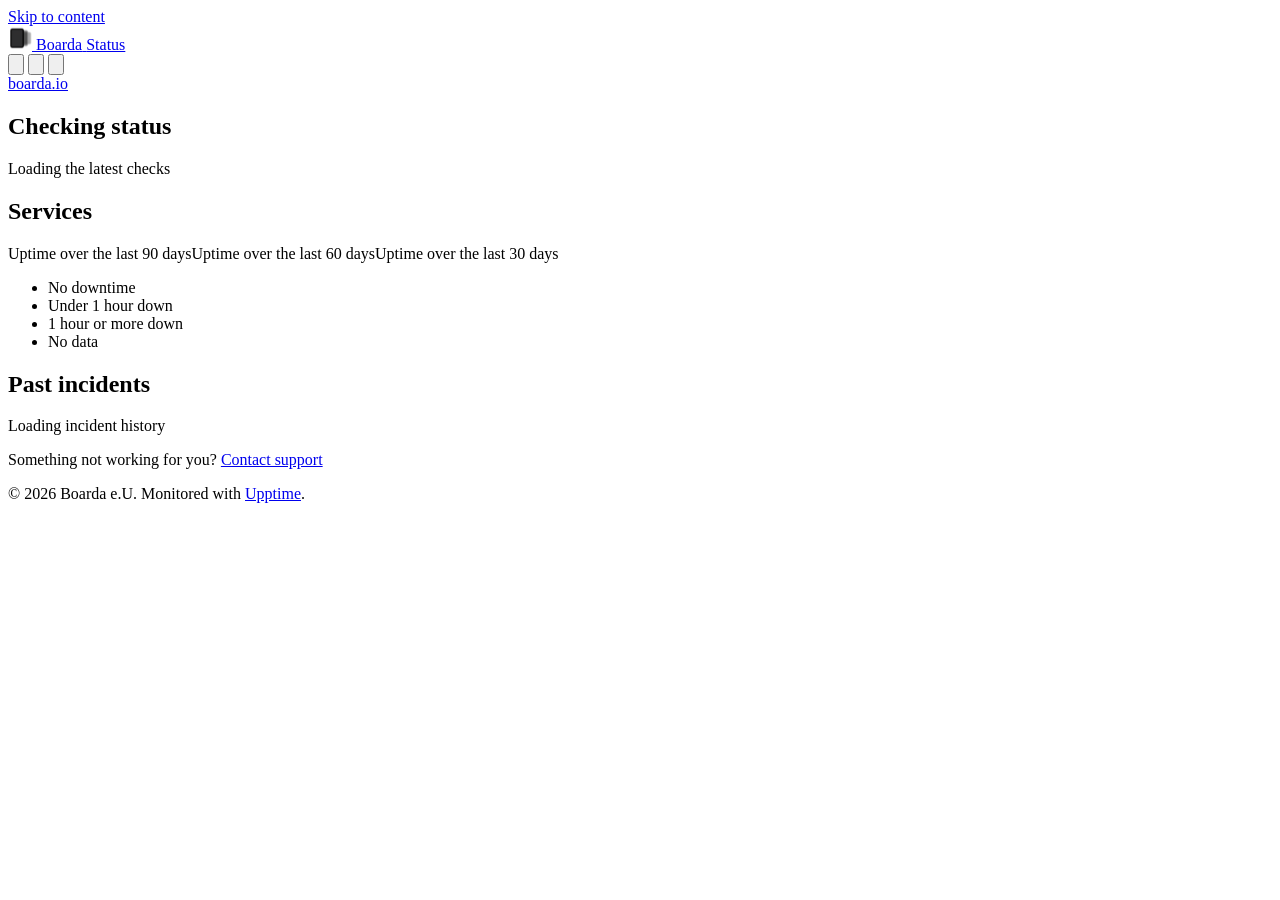
==== page/index.html @ 334d9278 "BRDSPRINT-468: redesign status page on top of Upptime data A static page in page/ replaces the gener" ====
<!doctype html>
<html lang="en">
<head>
  <meta charset="utf-8">
  <meta name="viewport" content="width=device-width, initial-scale=1">
  <title>Boarda Status</title>
  <meta name="description" content="Live status, uptime and incident history for Boarda apps and the Boarda API.">
  <meta property="og:title" content="Boarda Status">
  <meta property="og:description" content="Live status, uptime and incident history for Boarda apps and the Boarda API.">
  <meta property="og:url" content="https://status.boarda.io/">
  <meta name="theme-color" content="#ffffff" media="(prefers-color-scheme: light)">
  <meta name="theme-color" content="#0f0f0f" media="(prefers-color-scheme: dark)">
  <link rel="icon" href="/favicon.ico">
  <link rel="preconnect" href="https://fonts.googleapis.com">
  <link rel="preconnect" href="https://fonts.gstatic.com" crossorigin>
  <link rel="preconnect" href="https://raw.githubusercontent.com" crossorigin>
  <link rel="preconnect" href="https://api.github.com" crossorigin>
  <link href="https://fonts.googleapis.com/css2?family=IBM+Plex+Sans:wght@400;500;600&family=IBM+Plex+Mono:wght@400;500&display=swap" rel="stylesheet">
  <script>
    // Apply the saved theme before first paint so the page never flashes the wrong colours.
    try {
      var t = localStorage.getItem("boarda-status-theme");
      if (t === "light" || t === "dark") document.documentElement.setAttribute("data-theme", t);
    } catch (e) {}
  </script>
  <link rel="stylesheet" href="/status.css">
</head>
<body>
  <a class="skip" href="#main">Skip to content</a>

  <header class="top">
    <div class="wrap top-inner">
      <a class="brand" href="/" aria-label="Boarda Status home">
        <img src="/icon.svg" alt="" width="24" height="24">
        <span class="brand-name">Boarda</span>
        <span class="brand-sub">Status</span>
      </a>
      <div class="top-actions">
        <div class="theme" role="group" aria-label="Colour theme">
          <button type="button" data-theme-choice="system" aria-label="Use system theme" title="System">
            <svg viewBox="0 0 24 24" aria-hidden="true"><rect x="2" y="3" width="20" height="14" rx="2"/><path d="M8 21h8M12 17v4"/></svg>
          </button>
          <button type="button" data-theme-choice="light" aria-label="Use light theme" title="Light">
            <svg viewBox="0 0 24 24" aria-hidden="true"><circle cx="12" cy="12" r="4"/><path d="M12 2v2M12 20v2M4.93 4.93l1.41 1.41M17.66 17.66l1.41 1.41M2 12h2M20 12h2M4.93 19.07l1.41-1.41M17.66 6.34l1.41-1.41"/></svg>
          </button>
          <button type="button" data-theme-choice="dark" aria-label="Use dark theme" title="Dark">
            <svg viewBox="0 0 24 24" aria-hidden="true"><path d="M12 3a6 6 0 0 0 9 9 9 9 0 1 1-9-9Z"/></svg>
          </button>
        </div>
        <a class="top-link" href="https://boarda.io">boarda.io</a>
      </div>
    </div>
  </header>

  <main id="main" class="wrap">
    <section id="banner" class="banner" data-state="loading" aria-live="polite">
      <span class="banner-icon" aria-hidden="true"></span>
      <div class="banner-text">
        <h1 id="banner-title">Checking status</h1>
        <p id="banner-meta" class="muted">Loading the latest checks</p>
      </div>
    </section>

    <section id="active" class="active" aria-label="Ongoing incidents and maintenance" hidden></section>

    <section class="card" aria-labelledby="services-title">
      <div class="card-head">
        <h2 id="services-title">Services</h2>
        <p class="card-head-note muted"><span class="range-90">Uptime over the last 90 days</span><span class="range-60">Uptime over the last 60 days</span><span class="range-30">Uptime over the last 30 days</span></p>
      </div>
      <div id="services" class="services">
        <div class="svc skeleton" aria-hidden="true"><div class="svc-row"><span class="sk sk-name"></span><span class="sk sk-state"></span></div><div class="bars sk-bars"></div></div>
        <div class="svc skeleton" aria-hidden="true"><div class="svc-row"><span class="sk sk-name"></span><span class="sk sk-state"></span></div><div class="bars sk-bars"></div></div>
        <div class="svc skeleton" aria-hidden="true"><div class="svc-row"><span class="sk sk-name"></span><span class="sk sk-state"></span></div><div class="bars sk-bars"></div></div>
      </div>
      <ul class="legend muted" aria-label="Legend">
        <li><span class="dot ok"></span>No downtime</li>
        <li><span class="dot minor"></span>Under 1 hour down</li>
        <li><span class="dot major"></span>1 hour or more down</li>
        <li><span class="dot none"></span>No data</li>
      </ul>
    </section>

    <section class="history" aria-labelledby="history-title">
      <h2 id="history-title">Past incidents</h2>
      <div id="history"><p class="muted">Loading incident history</p></div>
    </section>
  </main>

  <footer class="foot">
    <div class="wrap foot-inner">
      <p class="muted">Something not working for you? <a href="https://support.boarda.io">Contact support</a></p>
      <p class="muted small">&copy; <span id="year">2026</span> Boarda e.U. Monitored with <a href="https://upptime.js.org">Upptime</a>.</p>
    </div>
  </footer>

  <div id="tip" class="tip" role="tooltip" hidden></div>

  <noscript><p class="wrap muted">This page needs JavaScript to load live status.</p></noscript>
  <script src="/status.js" defer></script>
</body>
</html>
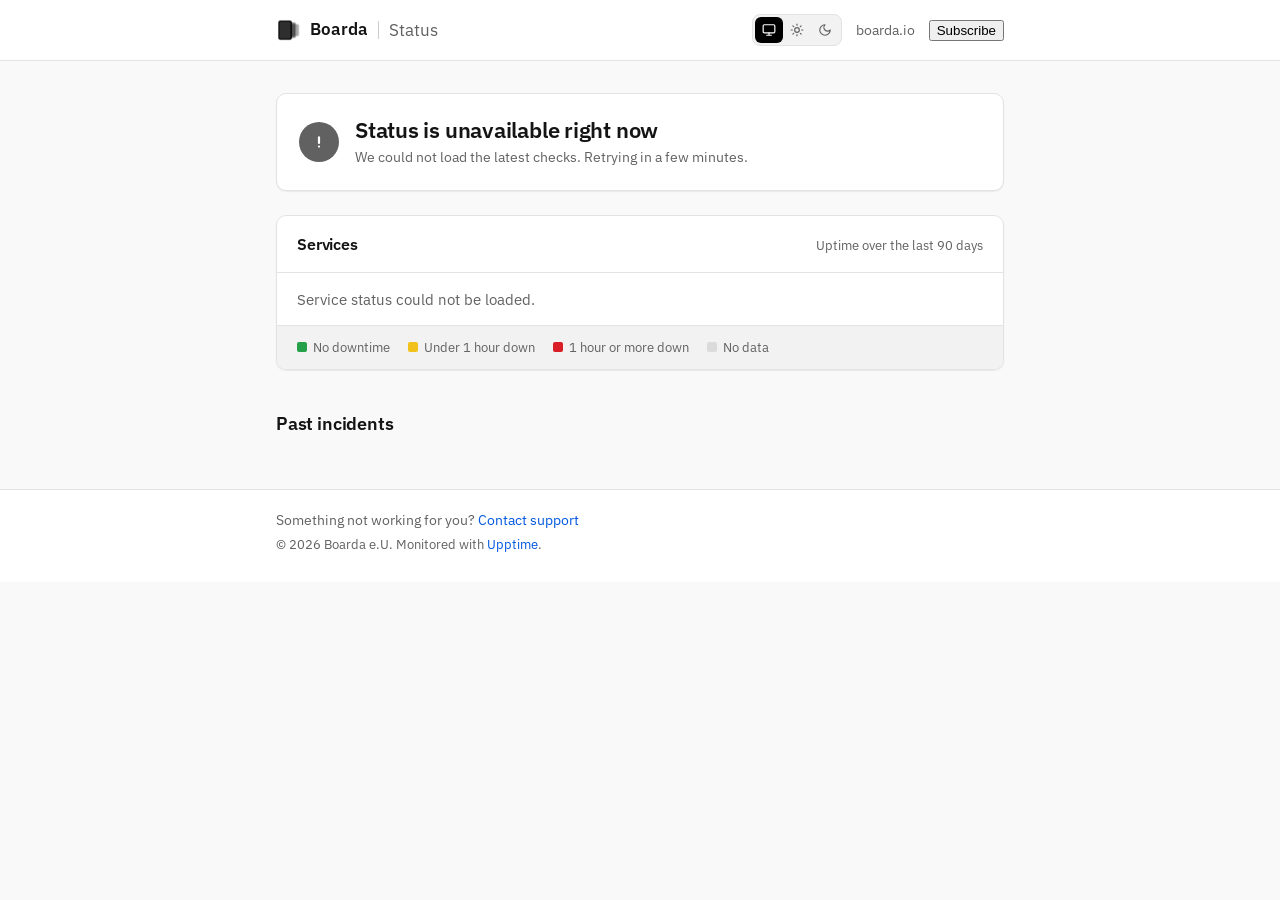
==== commit f1b84f15: "BRDSPRINT-472: subscribe via Atom feed, Boarda favicon, Marketplace group - Subscribe button and dia" ====
--- a/page/index.html
+++ b/page/index.html
@@ -10,7 +10,13 @@
   <meta property="og:url" content="https://status.boarda.io/">
   <meta name="theme-color" content="#ffffff" media="(prefers-color-scheme: light)">
   <meta name="theme-color" content="#0f0f0f" media="(prefers-color-scheme: dark)">
-  <link rel="icon" href="/favicon.ico">
+  <link rel="icon" href="/favicon.ico" sizes="any">
+  <link rel="icon" type="image/png" sizes="16x16" href="/icons/boarda-favicon-blue-16.png">
+  <link rel="icon" type="image/png" sizes="32x32" href="/icons/boarda-favicon-blue-32.png">
+  <link rel="icon" type="image/png" sizes="96x96" href="/icons/boarda-favicon-blue-96.png">
+  <link rel="apple-touch-icon" sizes="180x180" href="/icons/boarda-appicon-blue-ios-180.png">
+  <link rel="manifest" href="/site.webmanifest">
+  <link rel="alternate" type="application/atom+xml" title="Boarda Status updates" href="/feed.xml">
   <link rel="preconnect" href="https://fonts.googleapis.com">
   <link rel="preconnect" href="https://fonts.gstatic.com" crossorigin>
   <link rel="preconnect" href="https://raw.githubusercontent.com" crossorigin>
@@ -48,6 +54,7 @@
           </button>
         </div>
         <a class="top-link" href="https://boarda.io">boarda.io</a>
+        <button type="button" class="btn-action" id="subscribe-open" aria-haspopup="dialog">Subscribe</button>
       </div>
     </div>
   </header>
@@ -96,6 +103,24 @@
 
   <div id="tip" class="tip" role="tooltip" hidden></div>
 
+  <dialog id="subscribe" class="sheet" aria-labelledby="subscribe-title">
+    <form method="dialog" class="sheet-inner">
+      <div class="sheet-head">
+        <h2 id="subscribe-title">Get status updates</h2>
+        <button type="submit" class="icon-btn" aria-label="Close">
+          <svg viewBox="0 0 24 24" aria-hidden="true"><path d="M6 6l12 12M18 6L6 18"/></svg>
+        </button>
+      </div>
+      <p class="muted">Follow incidents and scheduled maintenance in any feed reader, or in a Slack channel with Slack's RSS app. A new entry appears when an incident starts, when it is resolved and when maintenance is planned.</p>
+      <label class="field-label" for="feed-url">Atom feed</label>
+      <div class="copy-row">
+        <input id="feed-url" type="text" readonly value="https://status.boarda.io/feed.xml">
+        <button type="button" class="btn-action" id="feed-copy">Copy</button>
+      </div>
+      <p class="small muted"><a href="/feed.xml">Open the feed</a></p>
+    </form>
+  </dialog>
+
   <noscript><p class="wrap muted">This page needs JavaScript to load live status.</p></noscript>
   <script src="/status.js" defer></script>
 </body>
--- a/status.css
+++ b/status.css
@@ -0,0 +1,309 @@
+/* Boarda Status (BRDSPRINT-468). Tokens follow the Boarda portals: IBM Plex Sans,
+   Carbon status colours, monochrome controls, brand blue only for links. */
+
+:root {
+  color-scheme: light;
+  --bg: hsl(0 0% 97.5%);
+  --surface: #ffffff;
+  --surface-2: hsl(0 0% 95%);
+  --border: hsl(0 0% 89%);
+  --border-strong: hsl(0 0% 80%);
+  --text: hsl(0 0% 8%);
+  --muted: hsl(0 0% 38%);
+  --link: hsl(217 99% 44%);
+  --action: #000000;
+  --action-fg: #ffffff;
+  --ok: #24a148;
+  --ok-tint: #defbe6;
+  --minor: #f1c21b;
+  --minor-text: #8e6a00;
+  --minor-tint: #fcf4d6;
+  --major: #da1e28;
+  --major-tint: #fff1f1;
+  --maint: hsl(217 99% 53%);
+  --maint-tint: hsl(217 100% 96%);
+  --none: hsl(0 0% 86%);
+  --shadow: 0 1px 2px rgb(0 0 0 / 0.04), 0 1px 1px rgb(0 0 0 / 0.03);
+  --radius: 10px;
+}
+
+@media (prefers-color-scheme: dark) {
+  :root:not([data-theme="light"]) {
+    color-scheme: dark;
+    --bg: hsl(0 0% 6%);
+    --surface: hsl(0 0% 9.5%);
+    --surface-2: hsl(0 0% 13%);
+    --border: hsl(0 0% 18%);
+    --border-strong: hsl(0 0% 28%);
+    --text: hsl(0 0% 95%);
+    --muted: hsl(0 0% 64%);
+    --link: hsl(216 100% 70%);
+    --action: #ffffff;
+    --action-fg: #000000;
+    --ok: #42be65;
+    --ok-tint: hsl(140 30% 13%);
+    --minor: #f1c21b;
+    --minor-text: #f1c21b;
+    --minor-tint: hsl(46 40% 12%);
+    --major: #ff8389;
+    --major-tint: hsl(356 30% 14%);
+    --maint: hsl(216 100% 70%);
+    --maint-tint: hsl(217 40% 14%);
+    --none: hsl(0 0% 22%);
+    --shadow: none;
+  }
+}
+
+:root[data-theme="dark"] {
+  color-scheme: dark;
+  --bg: hsl(0 0% 6%);
+  --surface: hsl(0 0% 9.5%);
+  --surface-2: hsl(0 0% 13%);
+  --border: hsl(0 0% 18%);
+  --border-strong: hsl(0 0% 28%);
+  --text: hsl(0 0% 95%);
+  --muted: hsl(0 0% 64%);
+  --link: hsl(216 100% 70%);
+  --action: #ffffff;
+  --action-fg: #000000;
+  --ok: #42be65;
+  --ok-tint: hsl(140 30% 13%);
+  --minor: #f1c21b;
+  --minor-text: #f1c21b;
+  --minor-tint: hsl(46 40% 12%);
+  --major: #ff8389;
+  --major-tint: hsl(356 30% 14%);
+  --maint: hsl(216 100% 70%);
+  --maint-tint: hsl(217 40% 14%);
+  --none: hsl(0 0% 22%);
+  --shadow: none;
+}
+
+*, *::before, *::after { box-sizing: border-box; }
+
+html { -webkit-text-size-adjust: 100%; }
+
+body {
+  margin: 0;
+  background: var(--bg);
+  color: var(--text);
+  font: 15px/1.5 "IBM Plex Sans", system-ui, -apple-system, "Segoe UI", sans-serif;
+  -webkit-font-smoothing: antialiased;
+  overflow-x: hidden;
+}
+
+a { color: var(--link); text-decoration: none; }
+a:hover { text-decoration: underline; }
+:focus-visible { outline: 2px solid var(--link); outline-offset: 2px; border-radius: 4px; }
+
+h1, h2, h3 { margin: 0; font-weight: 600; letter-spacing: -0.01em; }
+p { margin: 0; }
+.muted { color: var(--muted); }
+.small { font-size: 13px; }
+[hidden] { display: none !important; }
+
+.wrap { width: 100%; max-width: 760px; margin: 0 auto; padding: 0 16px; }
+
+.skip { position: absolute; left: -9999px; }
+.skip:focus { left: 16px; top: 12px; z-index: 10; background: var(--surface); padding: 6px 10px; border-radius: 6px; }
+
+/* Header */
+.top { border-bottom: 1px solid var(--border); background: var(--surface); }
+.top-inner { display: flex; align-items: center; justify-content: space-between; gap: 12px; height: 60px; }
+.brand { display: inline-flex; align-items: center; gap: 10px; color: var(--text); }
+.brand:hover { text-decoration: none; }
+.brand img { width: 24px; height: 24px; object-fit: contain; }
+.brand-name { font-weight: 600; font-size: 17px; }
+.brand-sub { color: var(--muted); font-size: 17px; padding-left: 10px; border-left: 1px solid var(--border-strong); line-height: 1.1; }
+.top-actions { display: flex; align-items: center; gap: 14px; }
+.top-link { color: var(--muted); font-size: 14px; }
+.top-link:hover { color: var(--text); }
+
+[data-theme="dark"] .brand img { filter: invert(1); }
+@media (prefers-color-scheme: dark) { :root:not([data-theme="light"]) .brand img { filter: invert(1); } }
+
+.theme { display: inline-flex; padding: 2px; border: 1px solid var(--border); border-radius: 8px; background: var(--surface-2); }
+.theme button {
+  display: inline-grid; place-items: center; width: 28px; height: 26px; padding: 0;
+  border: 0; border-radius: 6px; background: transparent; color: var(--muted); cursor: pointer;
+}
+.theme button:hover { color: var(--text); }
+.theme button[aria-pressed="true"] { background: var(--action); color: var(--action-fg); }
+.theme svg { width: 14px; height: 14px; fill: none; stroke: currentColor; stroke-width: 2; stroke-linecap: round; stroke-linejoin: round; }
+
+main.wrap { padding-top: 32px; padding-bottom: 48px; }
+
+/* Overall banner */
+.banner {
+  display: flex; align-items: center; gap: 16px;
+  padding: 22px 22px; border-radius: var(--radius);
+  border: 1px solid var(--border); background: var(--surface); box-shadow: var(--shadow);
+}
+.banner h1 { font-size: 22px; line-height: 1.3; }
+.banner-meta, #banner-meta { margin-top: 2px; font-size: 14px; }
+.banner-icon {
+  flex: none; width: 40px; height: 40px; border-radius: 50%;
+  display: grid; place-items: center; background: var(--none); color: #fff;
+}
+.banner-icon svg { width: 22px; height: 22px; fill: none; stroke: currentColor; stroke-width: 2.4; stroke-linecap: round; stroke-linejoin: round; }
+.banner[data-state="ok"] { border-color: color-mix(in srgb, var(--ok) 35%, var(--border)); background: var(--ok-tint); }
+.banner[data-state="ok"] .banner-icon { background: var(--ok); }
+.banner[data-state="minor"] { border-color: color-mix(in srgb, var(--minor) 50%, var(--border)); background: var(--minor-tint); }
+.banner[data-state="minor"] .banner-icon { background: var(--minor); color: #161616; }
+.banner[data-state="major"] { border-color: color-mix(in srgb, var(--major) 45%, var(--border)); background: var(--major-tint); }
+.banner[data-state="major"] .banner-icon { background: var(--major); }
+.banner[data-state="maint"] { border-color: color-mix(in srgb, var(--maint) 40%, var(--border)); background: var(--maint-tint); }
+.banner[data-state="maint"] .banner-icon { background: var(--maint); }
+.banner[data-state="error"] .banner-icon { background: var(--muted); }
+.banner[data-state="loading"] .banner-icon { animation: pulse 1.4s ease-in-out infinite; }
+[data-theme="dark"] .banner[data-state="ok"] .banner-icon,
+[data-theme="dark"] .banner[data-state="major"] .banner-icon,
+[data-theme="dark"] .banner[data-state="maint"] .banner-icon { color: #0f0f0f; }
+@media (prefers-color-scheme: dark) {
+  :root:not([data-theme="light"]) .banner[data-state="ok"] .banner-icon,
+  :root:not([data-theme="light"]) .banner[data-state="major"] .banner-icon,
+  :root:not([data-theme="light"]) .banner[data-state="maint"] .banner-icon { color: #0f0f0f; }
+}
+
+/* Ongoing incidents and maintenance */
+.active { display: grid; gap: 12px; margin-top: 16px; }
+.notice {
+  padding: 16px 18px; border-radius: var(--radius); background: var(--surface);
+  border: 1px solid var(--border); border-left: 4px solid var(--major); box-shadow: var(--shadow);
+}
+.notice.minor { border-left-color: var(--minor); }
+.notice.maint { border-left-color: var(--maint); }
+.notice-kicker { font-size: 13px; font-weight: 600; color: var(--major); }
+.notice.minor .notice-kicker { color: var(--minor-text); }
+.notice.maint .notice-kicker { color: var(--maint); }
+.notice h3 { font-size: 16px; margin-top: 2px; }
+.notice p { margin-top: 6px; font-size: 14px; }
+.notice .body { white-space: pre-line; color: var(--text); }
+
+/* Services card */
+.card {
+  margin-top: 24px; border: 1px solid var(--border); border-radius: var(--radius);
+  background: var(--surface); box-shadow: var(--shadow); overflow: hidden;
+}
+.card-head {
+  display: flex; align-items: baseline; justify-content: space-between; gap: 12px; flex-wrap: wrap;
+  padding: 16px 20px; border-bottom: 1px solid var(--border);
+}
+.card-head h2 { font-size: 16px; }
+.card-head-note { font-size: 13px; }
+
+.group-head {
+  padding: 10px 20px; font-size: 13px; font-weight: 600; color: var(--muted);
+  background: var(--surface-2); border-bottom: 1px solid var(--border);
+}
+.svc { padding: 16px 20px 14px; border-bottom: 1px solid var(--border); scroll-margin-top: 16px; }
+.svc:last-child { border-bottom: 0; }
+.svc.flash { animation: flash 2s ease-out 1; }
+.svc-row { display: flex; align-items: center; justify-content: space-between; gap: 12px; }
+.svc-name { font-weight: 500; }
+.svc-host { margin-left: 8px; font-size: 13px; color: var(--muted); font-family: "IBM Plex Mono", ui-monospace, monospace; }
+.svc-state { display: inline-flex; align-items: center; gap: 6px; font-size: 14px; font-weight: 500; white-space: nowrap; color: var(--ok); }
+.svc-state::before { content: ""; width: 8px; height: 8px; border-radius: 50%; background: currentColor; }
+.svc-state.minor { color: var(--minor-text); }
+.svc-state.major { color: var(--major); }
+.svc-state.maint { color: var(--maint); }
+.svc-state.none { color: var(--muted); }
+
+.svc-left { display: flex; align-items: baseline; flex-wrap: wrap; gap: 0 8px; min-width: 0; }
+.svc-left .svc-host { margin-left: 0; }
+.svc-note { font-size: 13px; color: var(--muted); }
+
+/* Groups: a summary row with the group's combined bars, expanding to its products. */
+details.grp { border-bottom: 1px solid var(--border); }
+details.grp:last-child { border-bottom: 0; }
+details.grp > summary { list-style: none; cursor: pointer; border-bottom: 0; }
+details.grp > summary::-webkit-details-marker { display: none; }
+details.grp > summary:hover { background: color-mix(in srgb, var(--surface-2) 60%, transparent); }
+details.grp > summary .svc-name { font-weight: 600; }
+.chev { display: inline-grid; place-items: center; width: 18px; height: 18px; margin-right: 2px; color: var(--muted); align-self: center; }
+.chev svg { width: 16px; height: 16px; fill: none; stroke: currentColor; stroke-width: 2.2; stroke-linecap: round; stroke-linejoin: round; transition: transform 150ms; }
+details.grp[open] > summary .chev svg { transform: rotate(90deg); }
+.grp-items { background: var(--surface-2); border-top: 1px solid var(--border); }
+.grp-items .svc { padding-left: 46px; border-bottom: 1px solid var(--border); }
+.grp-items .svc:last-child { border-bottom: 0; }
+.grp-items .bars { height: 26px; }
+
+.bars { display: flex; gap: 2px; height: 34px; margin-top: 12px; }
+.bar { flex: 1 1 0; min-width: 0; border-radius: 2px; background: var(--ok); transition: opacity 120ms, transform 120ms; }
+.bar.minor { background: var(--minor); }
+.bar.major { background: var(--major); }
+.bar.none { background: var(--none); }
+.bars:hover .bar { opacity: 0.55; }
+.bars .bar:hover, .bars .bar.on { opacity: 1; transform: scaleY(1.06); }
+
+.axis { display: flex; justify-content: space-between; align-items: center; gap: 8px; margin-top: 8px; font-size: 12.5px; color: var(--muted); }
+.axis .line { flex: 1; height: 1px; background: var(--border); }
+.axis .pct { color: var(--text); font-weight: 500; }
+
+/* Bars per width: 90 days on wide screens, 60 on medium, 30 on phones. */
+.range-60, .range-30 { display: none; }
+@media (max-width: 620px) {
+  .bars .bar:nth-child(-n+30) { display: none; }
+  .range-90 { display: none; } .range-60 { display: inline; }
+}
+@media (max-width: 440px) {
+  .bars .bar:nth-child(-n+60) { display: none; }
+  .range-60 { display: none; } .range-30 { display: inline; }
+  .svc-host { display: none; }
+}
+
+.legend { display: flex; flex-wrap: wrap; gap: 6px 18px; margin: 0; padding: 12px 20px; list-style: none; font-size: 12.5px; border-top: 1px solid var(--border); background: var(--surface-2); }
+.legend li { display: inline-flex; align-items: center; gap: 6px; }
+.dot { width: 10px; height: 10px; border-radius: 2px; background: var(--ok); }
+.dot.minor { background: var(--minor); } .dot.major { background: var(--major); } .dot.none { background: var(--none); }
+
+/* Tooltip */
+.tip {
+  position: fixed; z-index: 20; max-width: 260px; padding: 10px 12px; border-radius: 8px;
+  background: var(--text); color: var(--bg); font-size: 13px; line-height: 1.45;
+  pointer-events: none; box-shadow: 0 6px 24px rgb(0 0 0 / 0.18);
+}
+.tip strong { display: block; font-weight: 600; }
+.tip ul { margin: 6px 0 0; padding-left: 16px; }
+
+/* Past incidents */
+.history { margin-top: 40px; }
+.history h2 { font-size: 18px; margin-bottom: 4px; }
+.month { margin-top: 20px; }
+.month h3 { font-size: 14px; color: var(--muted); font-weight: 500; padding-bottom: 8px; border-bottom: 1px solid var(--border); }
+.inc { padding: 14px 0; border-bottom: 1px solid var(--border); }
+.inc-top { display: flex; align-items: baseline; justify-content: space-between; gap: 12px; }
+.inc-title { font-weight: 500; }
+.chip { flex: none; font-size: 12px; font-weight: 500; padding: 2px 8px; border-radius: 999px; background: var(--surface-2); color: var(--muted); border: 1px solid var(--border); }
+.chip.live { background: var(--major-tint); color: var(--major); border-color: color-mix(in srgb, var(--major) 35%, var(--border)); }
+.inc-meta { margin-top: 4px; font-size: 13.5px; }
+.inc .body { margin-top: 6px; font-size: 14px; white-space: pre-line; }
+.empty { padding: 18px 0; }
+.more { margin-top: 16px; font-size: 14px; }
+
+/* Footer */
+.foot { border-top: 1px solid var(--border); background: var(--surface); }
+.foot-inner { display: grid; gap: 4px; padding-top: 20px; padding-bottom: 28px; font-size: 14px; }
+
+/* Loading skeleton */
+.sk { display: inline-block; height: 14px; border-radius: 4px; background: var(--surface-2); animation: pulse 1.4s ease-in-out infinite; }
+.sk-name { width: 120px; } .sk-state { width: 80px; }
+.sk-bars { background: var(--surface-2); border-radius: 4px; animation: pulse 1.4s ease-in-out infinite; }
+
+@keyframes pulse { 50% { opacity: 0.5; } }
+@keyframes flash { from { background: var(--maint-tint); } to { background: transparent; } }
+
+@media (max-width: 440px) {
+  main.wrap { padding-top: 20px; }
+  .banner { padding: 18px 16px; gap: 12px; }
+  .banner h1 { font-size: 19px; }
+  .banner-icon { width: 34px; height: 34px; }
+  .card-head, .svc, .group-head, .legend { padding-left: 16px; padding-right: 16px; }
+  .grp-items .svc { padding-left: 24px; }
+  .brand-sub { font-size: 15px; } .brand-name { font-size: 16px; }
+  .top-link { display: none; }
+}
+
+@media (prefers-reduced-motion: reduce) {
+  *, *::before, *::after { animation: none !important; transition: none !important; }
+}
